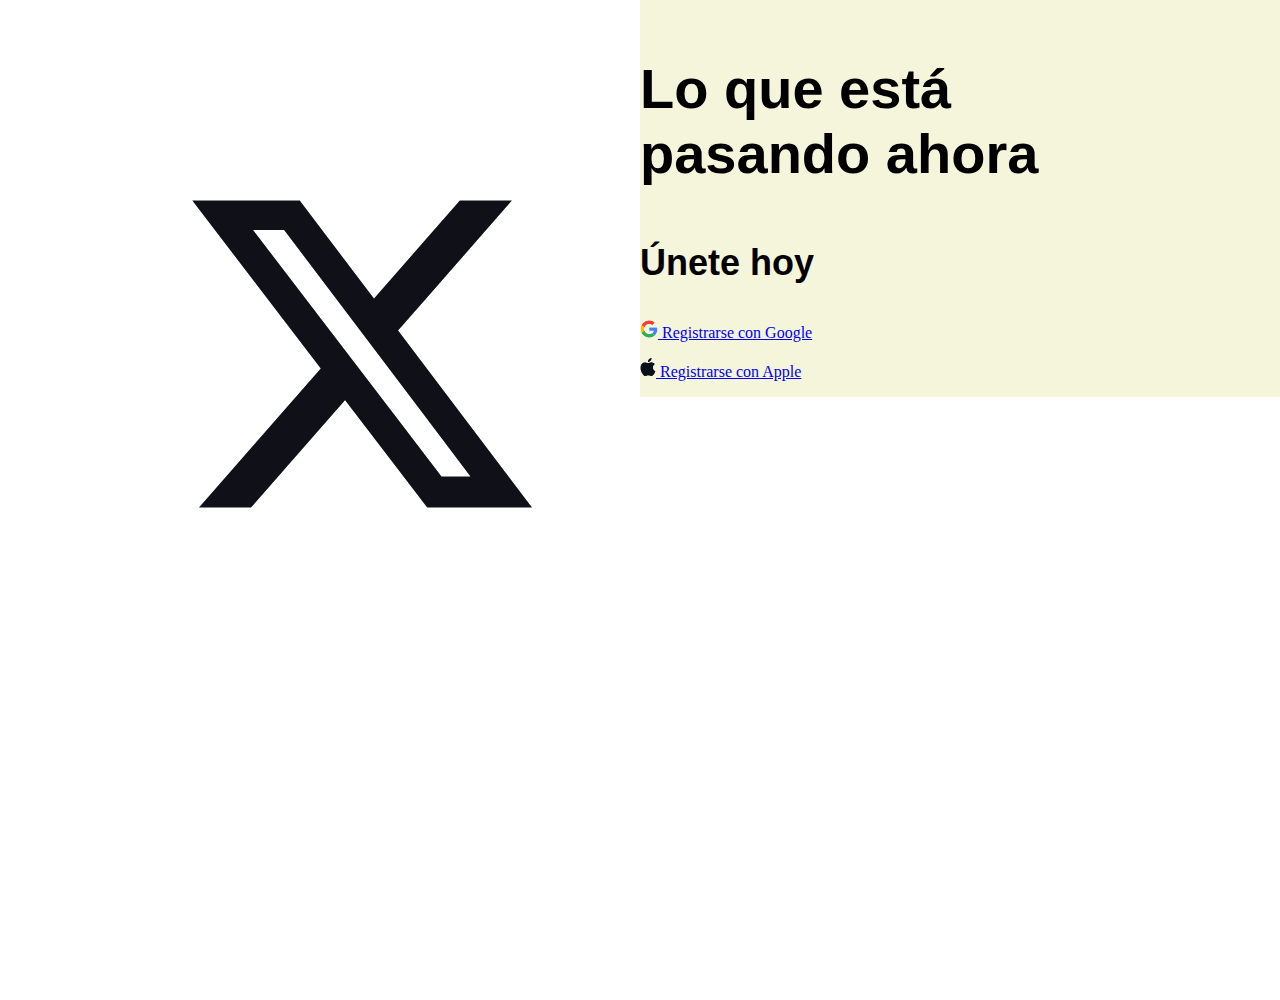
==== index.html @ 10f5a0f6 "version1" ====
<!DOCTYPE html>
<html lang="en">
<head>
    <meta charset="UTF-8">
    <meta name="viewport" content="width=device-width, initial-scale=1.0">
    <title>Posicion</title>
    <link rel="stylesheet" href="css/style.css">
</head>
<body>
    <div class="container">
        <main>
            <div class="left">
                <div class="logotwitter">
                    <img src="img/logoX.png" alt="LogoTwitter">
                </div>
            </div>
            <div class="right">
                <p class="letragrande">Lo que está<br>pasando ahora</p>
                <p class="unete">Únete hoy</p>
                <p>
                    <a href="https://accounts.google.com" target="_blank" rel="noopener noreferrer" ><img src="img/logoG.png" alt=""> Registrarse con Google</a>
                </p>
                <p>
                    <a href="https://appleid.apple.com" target="_blank" rel="noopener noreferrer" ><img src="img/logoA.png" alt=""> Registrarse con Apple</a>
                </p>
            
            </div>
            <div class="cb"></div>
        </main>
    </div>
</body>
</html>
---- css/style.css ----
* {
    box-sizing: border-box;
}
body{
    margin: 0;
}
.container {
    width: 100%;
    height: 1000px;
    padding: 0 auto;
    
}

.left {
    float: left;
    width: 50%;
    height: 500px;
    position: relative;
    top: 0;
  
}
.right {
    float: right;
    width: 50%;
    background-color: beige;
}
.cb {
    clear: both;
}
.logotwitter {
    position: absolute;
    left: 30%;
    top: 40%;
}
.letragrande {
    font-size: 56px;
    font-weight: 700;
    font-family: "Segoe UI",Helvetica,Arial,sans-serif;
   
}
.unete {
    font-size: 36px;
    font-weight: 700;
    font-family: "Segoe UI",Helvetica,Arial,sans-serif;
}
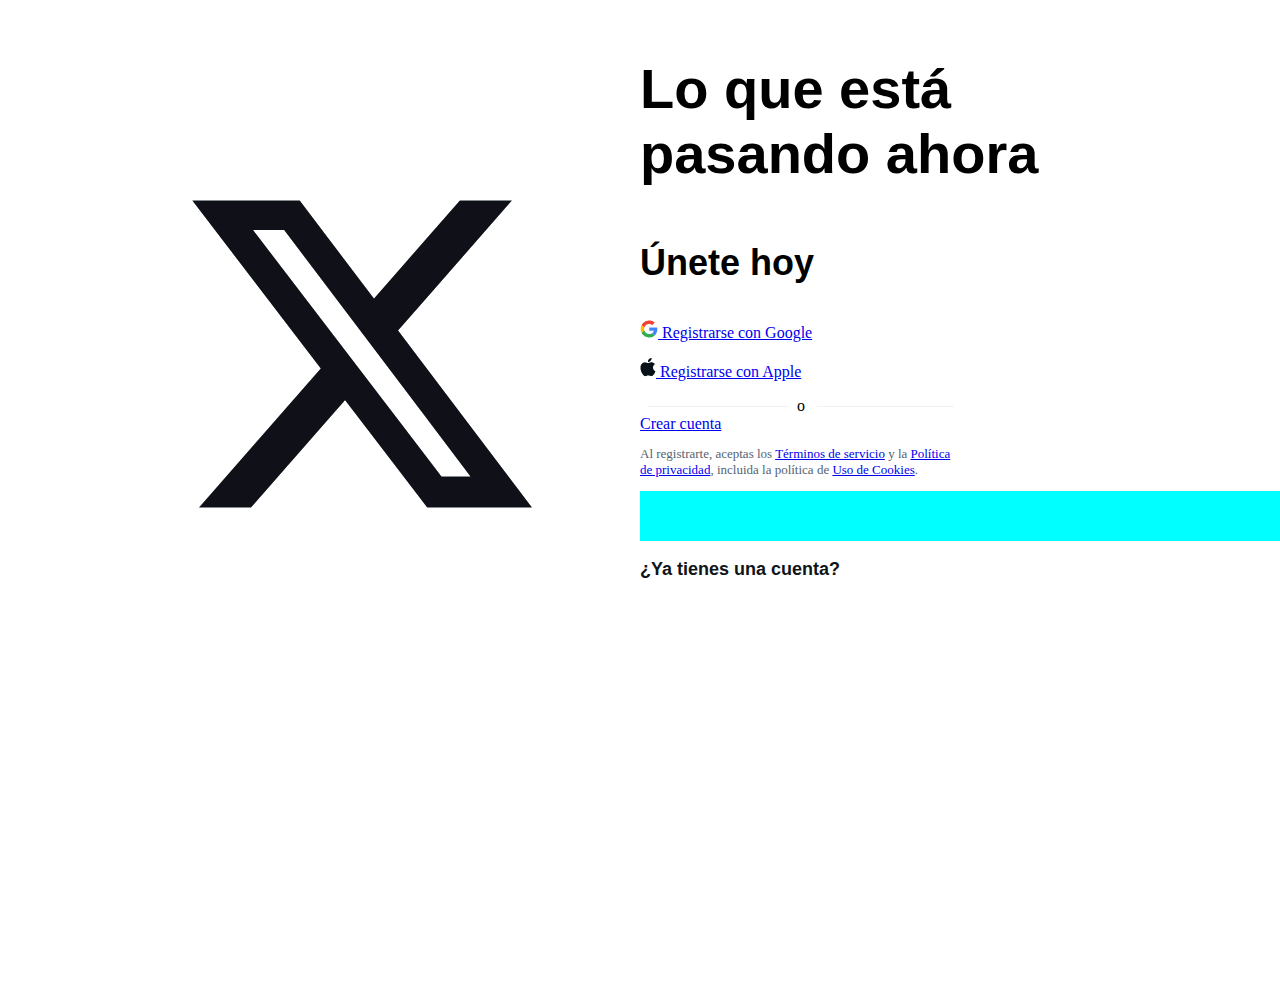
==== commit 73e58826: "Version 2" ====
--- a/index.html
+++ b/index.html
@@ -18,11 +18,26 @@
                 <p class="letragrande">Lo que está<br>pasando ahora</p>
                 <p class="unete">Únete hoy</p>
                 <p>
-                    <a href="https://accounts.google.com" target="_blank" rel="noopener noreferrer" ><img src="img/logoG.png" alt=""> Registrarse con Google</a>
+                    <a href="https://accounts.google.com" target="_blank" ><img src="img/logoG.png" alt=""> Registrarse con Google</a>
                 </p>
                 <p>
-                    <a href="https://appleid.apple.com" target="_blank" rel="noopener noreferrer" ><img src="img/logoA.png" alt=""> Registrarse con Apple</a>
+                    <a href="https://appleid.apple.com" target="_blank"  ><img src="img/logoA.png" alt=""> Registrarse con Apple</a>
                 </p>
+                <div class="inline">
+                    <div class="rayado inline">                     
+                        mmmmmmmmmmm                     
+                    </div>
+                    <p class="inline">o</p>
+                    <div class="rayado inline">
+                        mmmmmmmmmmm                      
+                    </div>
+                </div> <br>
+                <a href="https://twitter.com/i/flow/signup" target="_blank" >Crear cuenta</a>
+                <p class="chiquitita">Al registrarte, aceptas los <a href="https://twitter.com/es/tos" target="_blank">Términos de servicio</a> y la <a href="https://twitter.com/es/privacy" target="_blank"> Política <br>de privacidad</a>, incluida la política de <a href="https://help.twitter.com/es/rules-and-policies/x-cookies" target="_blank">Uso de Cookies</a>.</p>
+                <div class="hueco"></div>
+                <p class="yatienes">¿Ya tienes una cuenta?</p>
+                <a href="https://twitter.com/i/flow/login" target="_blank"></a>
+
             
             </div>
             <div class="cb"></div>
--- a/css/style.css
+++ b/css/style.css
@@ -22,7 +22,7 @@
 .right {
     float: right;
     width: 50%;
-    background-color: beige;
+   
 }
 .cb {
     clear: both;
@@ -42,4 +42,29 @@
     font-size: 36px;
     font-weight: 700;
     font-family: "Segoe UI",Helvetica,Arial,sans-serif;
+}
+.rayado {
+   
+    text-decoration: line-through;
+    text-decoration-color: rgb(239, 243, 244);
+    color: #ffffff;
+    margin: 0 8px;
+}
+.inline {
+    display: inline; 
+
+}
+.chiquitita {
+    font-size: small;
+    color: rgb(83, 100, 113);
+}
+.hueco {
+    height: 50px;
+    background-color: aqua;
+}
+.yatienes {
+    font-size: large;
+    color: rgb(15, 20, 25);
+    font-weight: 650;
+    font-family: "Segoe UI",Helvetica,Arial,sans-serif;
 }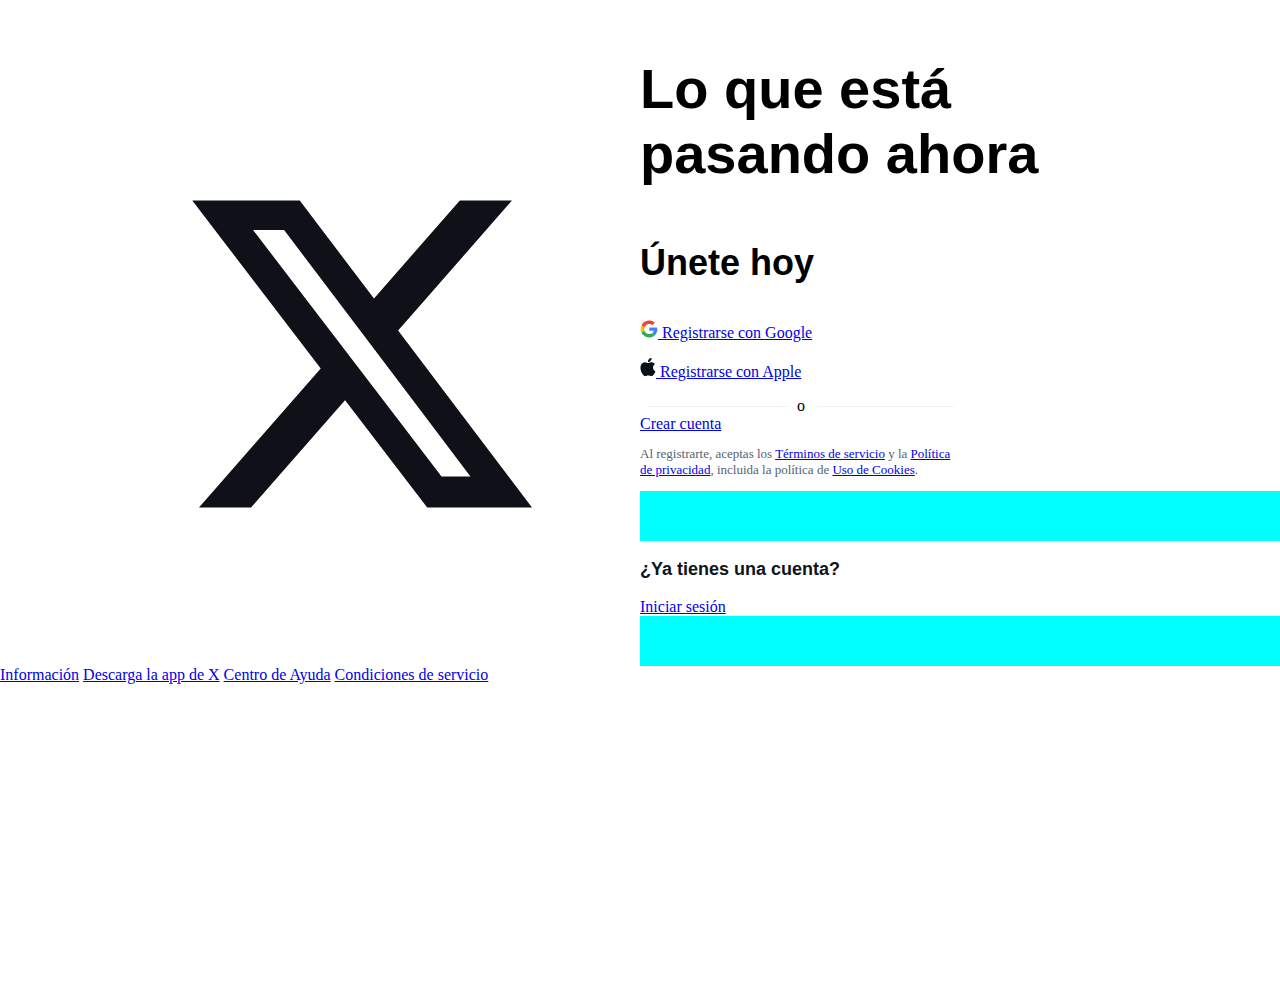
==== commit 5399fb40: "v3" ====
--- a/index.html
+++ b/index.html
@@ -36,11 +36,19 @@
                 <p class="chiquitita">Al registrarte, aceptas los <a href="https://twitter.com/es/tos" target="_blank">Términos de servicio</a> y la <a href="https://twitter.com/es/privacy" target="_blank"> Política <br>de privacidad</a>, incluida la política de <a href="https://help.twitter.com/es/rules-and-policies/x-cookies" target="_blank">Uso de Cookies</a>.</p>
                 <div class="hueco"></div>
                 <p class="yatienes">¿Ya tienes una cuenta?</p>
-                <a href="https://twitter.com/i/flow/login" target="_blank"></a>
+                <a href="https://twitter.com/i/flow/login" target="_blank">Iniciar sesión</a>
+                <div class="hueco"></div>
+             
 
             
             </div>
             <div class="cb"></div>
+            <div class="inline">
+                <a href="https://about.twitter.com/es" target="_blank" rel="noopener noreferrer">Información</a>
+                <a href="https://help.twitter.com/en/using-x/download-the-x-app" target="_blank" rel="noopener noreferrer">Descarga la app de X</a>
+                <a href="https://help.twitter.com/es" target="_blank" rel="noopener noreferrer">Centro de Ayuda</a>
+                <a href="https://twitter.com/es/tos" target="_blank" rel="noopener noreferrer">Condiciones de servicio</a>
+            </div>
         </main>
     </div>
 </body>
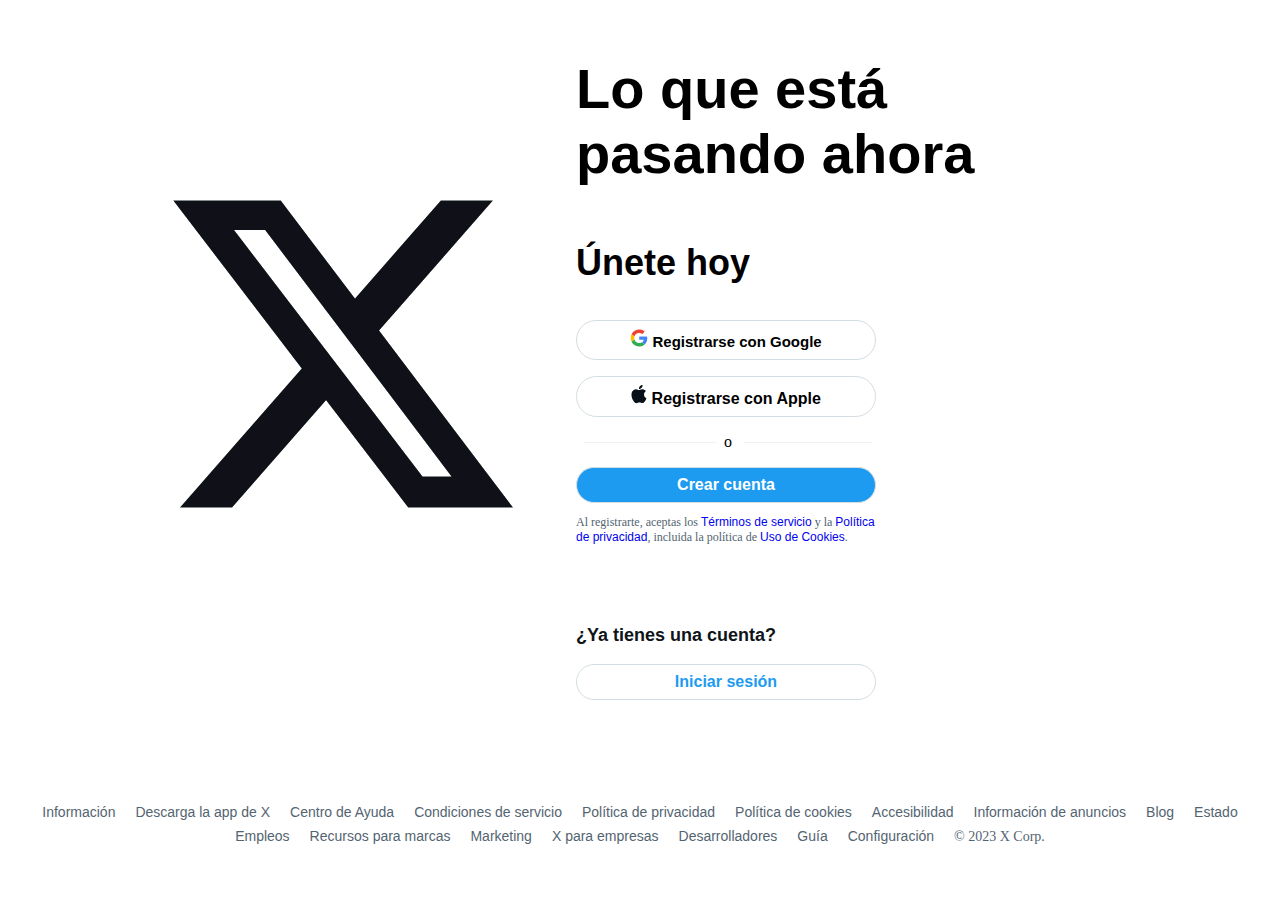
==== commit 6b9468f2: "Version5" ====
--- a/index.html
+++ b/index.html
@@ -17,39 +17,62 @@
             <div class="right">
                 <p class="letragrande">Lo que está<br>pasando ahora</p>
                 <p class="unete">Únete hoy</p>
-                <p>
-                    <a href="https://accounts.google.com" target="_blank" ><img src="img/logoG.png" alt=""> Registrarse con Google</a>
+                <p class="box">
+                    <a class="google" href="https://accounts.google.com" target="_blank" rel="noopener noreferrer" ><img src="img/logoG.png" alt=""> Registrarse con Google</a>
                 </p>
-                <p>
-                    <a href="https://appleid.apple.com" target="_blank"  ><img src="img/logoA.png" alt=""> Registrarse con Apple</a>
+                <p class="box">
+                    <a class="apple" href="https://appleid.apple.com" target="_blank" rel="noopener noreferrer"  ><img src="img/logoA.png" alt=""> Registrarse con Apple</a>
                 </p>
                 <div class="inline">
                     <div class="rayado inline">                     
-                        mmmmmmmmmmm                     
+                        ————————                     
                     </div>
                     <p class="inline">o</p>
                     <div class="rayado inline">
-                        mmmmmmmmmmm                      
+                        ————————                      
                     </div>
                 </div> <br>
-                <a href="https://twitter.com/i/flow/signup" target="_blank" >Crear cuenta</a>
+                <div class="box2">
+                    <a  href="https://twitter.com/i/flow/signup" target="_blank" rel="noopener noreferrer" >Crear cuenta</a>
+                </div>
                 <p class="chiquitita">Al registrarte, aceptas los <a href="https://twitter.com/es/tos" target="_blank">Términos de servicio</a> y la <a href="https://twitter.com/es/privacy" target="_blank"> Política <br>de privacidad</a>, incluida la política de <a href="https://help.twitter.com/es/rules-and-policies/x-cookies" target="_blank">Uso de Cookies</a>.</p>
                 <div class="hueco"></div>
                 <p class="yatienes">¿Ya tienes una cuenta?</p>
-                <a href="https://twitter.com/i/flow/login" target="_blank">Iniciar sesión</a>
+                <div class="box">
+                    <a class="iniciar" href="https://twitter.com/i/flow/login" target="_blank">Iniciar sesión</a>
+                </div>
                 <div class="hueco"></div>
              
 
             
             </div>
             <div class="cb"></div>
-            <div class="inline">
-                <a href="https://about.twitter.com/es" target="_blank" rel="noopener noreferrer">Información</a>
-                <a href="https://help.twitter.com/en/using-x/download-the-x-app" target="_blank" rel="noopener noreferrer">Descarga la app de X</a>
-                <a href="https://help.twitter.com/es" target="_blank" rel="noopener noreferrer">Centro de Ayuda</a>
-                <a href="https://twitter.com/es/tos" target="_blank" rel="noopener noreferrer">Condiciones de servicio</a>
-            </div>
-        </main>
-    </div>
+           
+            
+        </div>
+    </main>
+</div>
+<footer class="text-centered-a text-centered-p">
+        <div class="inline">
+            <a href="https://about.twitter.com/es" target="_blank" rel="noopener noreferrer">Información</a>
+            <a href="https://help.twitter.com/en/using-x/download-the-x-app" target="_blank" rel="noopener noreferrer">Descarga la app de X</a>
+            <a href="https://help.twitter.com/es" target="_blank" rel="noopener noreferrer">Centro de Ayuda</a>
+            <a href="https://twitter.com/es/tos" target="_blank" rel="noopener noreferrer">Condiciones de servicio</a>
+            <a href="https://twitter.com/es/privacy" target="_blank" rel="noopener noreferrer">Política de privacidad</a>
+            <a href="https://help.twitter.com/es/rules-and-policies/x-cookies" target="_blank" rel="noopener noreferrer">Política de cookies</a>
+            <a href="https://help.twitter.com/es/resources/accessibility" target="_blank" rel="noopener noreferrer">Accesibilidad</a>
+            <a href="https://business.twitter.com/en/help/troubleshooting/how-twitter-ads-work.html?ref=web-twc-ao-gbl-adsinfo&utm_source=twc&utm_medium=web&utm_campaign=ao&utm_content=adsinfo" target="_blank" rel="noopener noreferrer">Información de anuncios</a>
+            <a href="https://blog.twitter.com/" target="_blank" rel="noopener noreferrer">Blog</a>
+            <a href="https://status.twitterstat.us/" target="_blank" rel="noopener noreferrer">Estado</a>
+            <a href="https://careers.twitter.com/en" target="_blank" rel="noopener noreferrer">Empleos</a>
+            <a href="https://about.twitter.com/es/company/brand-resources" target="_blank" rel="noopener noreferrer">Recursos para marcas</a>
+            <a href="https://ads.twitter.com/login?ref=gl-tw-tw-twitter-advertise" target="_blank" rel="noopener noreferrer">Marketing</a>
+            <a href="https://business.twitter.com/?ref=web-twc-ao-gbl-twitterforbusiness&utm_source=twc&utm_medium=web&utm_campaign=ao&utm_content=twitterforbusiness" target="_blank" rel="noopener noreferrer">X para empresas</a>
+            <a href="https://developer.twitter.com/en" target="_blank" rel="noopener noreferrer">Desarrolladores</a>
+            <a href="https://twitter.com/i/flow/login?redirect_after_login=%2Fi%2Fdirectory%2Fprofiles" target="_blank" rel="noopener noreferrer">Guía</a>
+            <a href="https://twitter.com/settings/account/personalization" target="_blank" rel="noopener noreferrer">Configuración</a>
+            <p class="inline">© 2023 X Corp.</p>
+
+    </footer>
 </body>
 </html>--- a/css/style.css
+++ b/css/style.css
@@ -1,19 +1,36 @@
 * {
     box-sizing: border-box;
+}
+a {
+    text-decoration: none;
+    font-family: "Segoe UI",Helvetica,Arial,sans-serif;
 }
 body{
     margin: 0;
 }
+footer {
+    width: 96%;
+    background-color: rgb(255, 255, 255);
+    margin-left: 2%;
+    margin-right: 2%;
+    height: 50px;
+    
+    text-align: center;
+    
+}
+.text-centered {
+    text-align: center;
+}
 .container {
     width: 100%;
-    height: 1000px;
+    height: 800px;
     padding: 0 auto;
     
 }
 
 .left {
     float: left;
-    width: 50%;
+    width: 45%;
     height: 500px;
     position: relative;
     top: 0;
@@ -21,7 +38,7 @@
 }
 .right {
     float: right;
-    width: 50%;
+    width: 55%;
    
 }
 .cb {
@@ -55,16 +72,70 @@
 
 }
 .chiquitita {
-    font-size: small;
+    font-size: 12px;
     color: rgb(83, 100, 113);
+    
+    
 }
 .hueco {
     height: 50px;
-    background-color: aqua;
+    background-color: rgb(255, 255, 255);
 }
 .yatienes {
     font-size: large;
     color: rgb(15, 20, 25);
     font-weight: 650;
     font-family: "Segoe UI",Helvetica,Arial,sans-serif;
+}
+.text-centered-a div a {
+    padding: 8px;
+    font-size: 14px;
+    line-height: 24px;
+    color: rgb(83, 100, 113);
+}
+.text-centered-p div p {
+    padding: 8px;
+    font-size: 14px;
+    line-height: 24px;
+    color: rgb(83, 100, 113);
+}
+.box {
+    border-style: solid;
+    border-color: rgb(212, 221, 225);
+    border-radius: 100px;
+    width: 300px;
+    border-width: 1px;
+    padding: 8px;
+    text-align: center;
+    cursor: pointer;
+}
+
+.box2 {
+    border-style: solid;
+    border-color: rgb(212, 221, 225);
+    background-color: rgb(29, 155, 240);
+    border-radius: 100px;
+    width: 300px;
+    border-width: 1px;
+    padding: 8px;
+    margin-top: 16px;
+    text-align: center;
+    cursor: pointer;
+}
+.box2 a {
+    color: #ffffff;
+    font-weight: 700;
+}
+.google {
+    color: black;
+    font-weight: 600;
+    font-size: 15px;
+}
+.apple {
+    color: black;
+    font-weight: 700;
+}
+.iniciar {
+    color: rgb(29, 155, 240);
+    font-weight: 700;
 }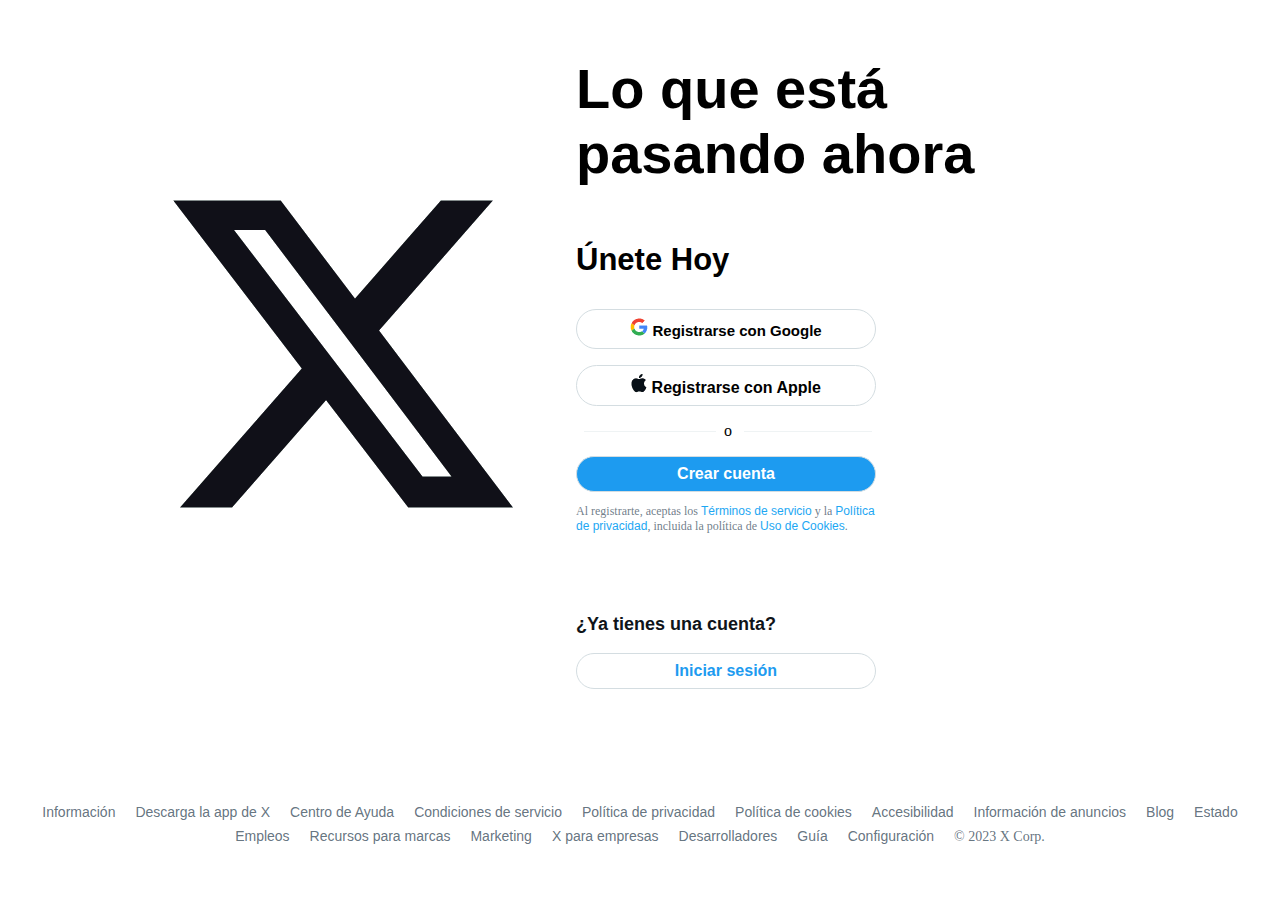
==== commit 6275fdd2: "Version6" ====
--- a/index.html
+++ b/index.html
@@ -16,11 +16,11 @@
             </div>
             <div class="right">
                 <p class="letragrande">Lo que está<br>pasando ahora</p>
-                <p class="unete">Únete hoy</p>
+                <p class="unete">Únete Hoy</p>
                 <p class="box">
                     <a class="google" href="https://accounts.google.com" target="_blank" rel="noopener noreferrer" ><img src="img/logoG.png" alt=""> Registrarse con Google</a>
                 </p>
-                <p class="box">
+                <p class="boxapple">
                     <a class="apple" href="https://appleid.apple.com" target="_blank" rel="noopener noreferrer"  ><img src="img/logoA.png" alt=""> Registrarse con Apple</a>
                 </p>
                 <div class="inline">
--- a/css/style.css
+++ b/css/style.css
@@ -56,9 +56,9 @@
    
 }
 .unete {
-    font-size: 36px;
+    font-size: 31px;
     font-weight: 700;
-    font-family: "Segoe UI",Helvetica,Arial,sans-serif;
+    font-family: TwitterChirpExtendedHeavy, Verdana, -apple-system, BlinkMacSystemFont, "Segoe UI", Roboto, Helvetica, Arial, sans-serif;
 }
 .rayado {
    
@@ -73,9 +73,15 @@
 }
 .chiquitita {
     font-size: 12px;
-    color: rgb(83, 100, 113);
+    color: rgba(83, 100, 113, 0.839);   
+}
+.chiquitita a {
+    color: rgb(29, 167, 243);  
     
-    
+}
+.chiquitita a:hover {
+    color: rgb(29, 167, 243);  
+    text-decoration: underline;
 }
 .hueco {
     height: 50px;
@@ -91,17 +97,49 @@
     padding: 8px;
     font-size: 14px;
     line-height: 24px;
-    color: rgb(83, 100, 113);
+    color: rgba(83, 100, 113, 0.9); 
 }
 .text-centered-p div p {
     padding: 8px;
     font-size: 14px;
     line-height: 24px;
-    color: rgb(83, 100, 113);
+    color: rgba(83, 100, 113, 0.9); 
 }
 .box {
     border-style: solid;
     border-color: rgb(212, 221, 225);
+    border-radius: 100px;
+    width: 300px;
+    border-width: 1px;
+    padding: 8px;
+    text-align: center;
+    cursor: pointer;
+}
+.boxapple {
+    border-style: solid;
+    border-color: rgb(212, 221, 225);
+    border-radius: 100px;
+    width: 300px;
+    border-width: 1px;
+    padding: 8px;
+    text-align: center;
+    cursor: pointer;
+}
+.box:hover {
+    border-style: solid;
+    border-color: rgb(212, 221, 225);
+    background-color: rgb(232, 245, 254);
+    border-radius: 100px;
+    width: 300px;
+    border-width: 1px;
+    padding: 8px;
+    text-align: center;
+    cursor: pointer;
+}
+.boxapple:hover {
+    border-style: solid;
+    border-color: rgb(212, 221, 225);
+    background-color: rgb(230, 230, 230);
     border-radius: 100px;
     width: 300px;
     border-width: 1px;
@@ -114,6 +152,18 @@
     border-style: solid;
     border-color: rgb(212, 221, 225);
     background-color: rgb(29, 155, 240);
+    border-radius: 100px;
+    width: 300px;
+    border-width: 1px;
+    padding: 8px;
+    margin-top: 16px;
+    text-align: center;
+    cursor: pointer;
+}
+.box2:hover {
+    border-style: solid;
+    border-color: rgb(212, 221, 225);
+    background-color: rgb(26, 140, 216);
     border-radius: 100px;
     width: 300px;
     border-width: 1px;
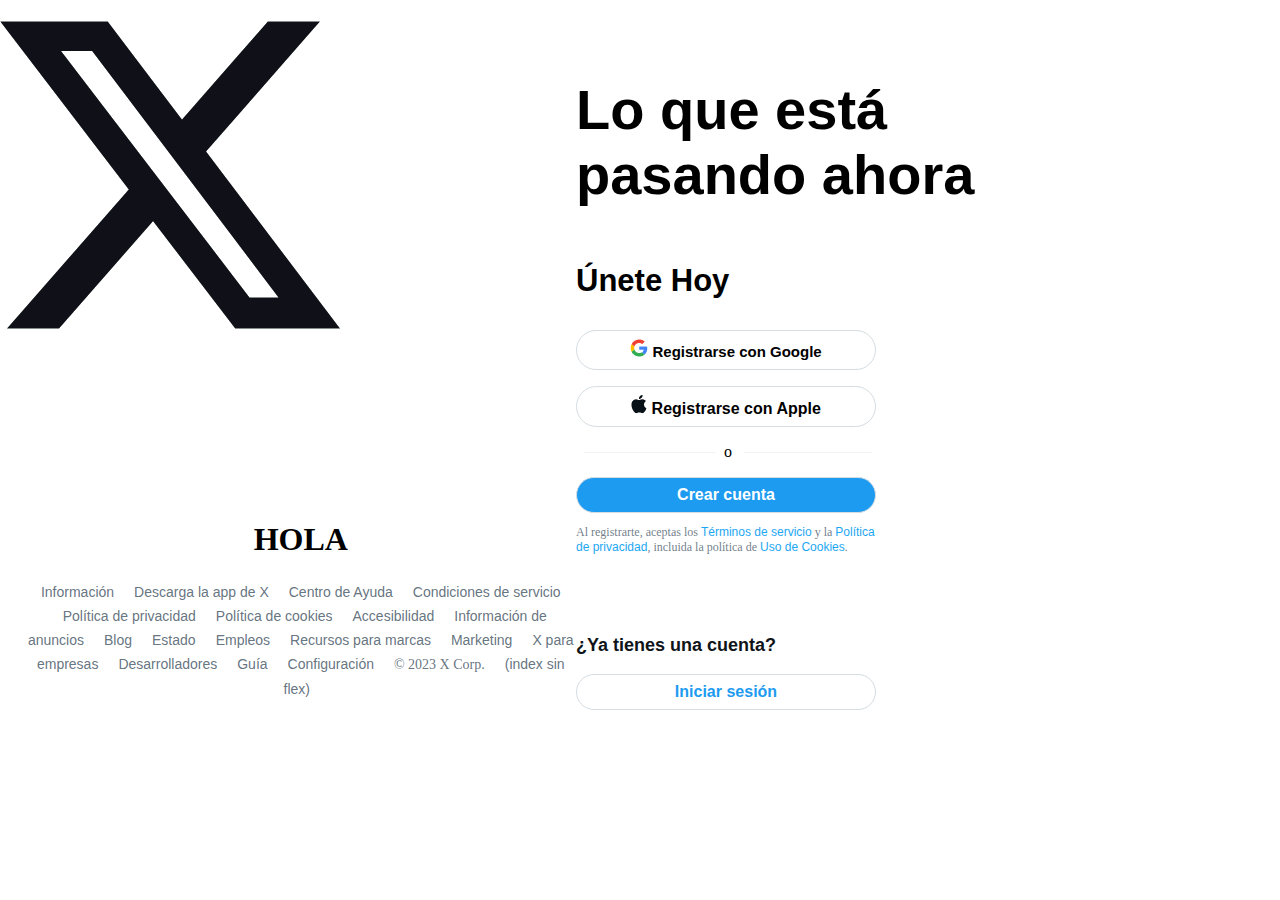
==== commit 1780996e: "hola" ====
--- a/index.html
+++ b/index.html
@@ -1,78 +1,93 @@
 <!DOCTYPE html>
 <html lang="en">
+
 <head>
     <meta charset="UTF-8">
     <meta name="viewport" content="width=device-width, initial-scale=1.0">
     <title>Posicion</title>
     <link rel="stylesheet" href="css/style.css">
 </head>
+
 <body>
     <div class="container">
-        <main>
-            <div class="left">
-                <div class="logotwitter">
-                    <img src="img/logoX.png" alt="LogoTwitter">
+        <div class="left">
+            <div>
+                <img src="img/logoX.png" alt="LogoTwitter">
+            </div>
+        </div>
+        <div class="right">
+            <p class="letragrande">Lo que está<br>pasando ahora</p>
+            <p class="unete">Únete Hoy</p>
+            <p class="box">
+                <a class="google" href="https://accounts.google.com" target="_blank" rel="noopener noreferrer"><img class="m-r"
+                        src="img/logoG.png" alt=""> Registrarse con Google</a>
+            </p>
+            <p class="boxapple">
+                <a class="apple" href="https://appleid.apple.com" target="_blank" rel="noopener noreferrer"><img class="m-r"
+                        src="img/logoA.png" alt=""> Registrarse con Apple</a>
+            </p>
+            <div class="inline">
+                <div class="rayado inline">
+                    ————————
                 </div>
+                <p class="inline">o</p>
+                <div class="rayado inline">
+                    ————————
+                </div>
+            </div> <br>
+            <div class="box2">
+                <a href="https://twitter.com/i/flow/signup" target="_blank" rel="noopener noreferrer">Crear cuenta</a>
             </div>
-            <div class="right">
-                <p class="letragrande">Lo que está<br>pasando ahora</p>
-                <p class="unete">Únete Hoy</p>
-                <p class="box">
-                    <a class="google" href="https://accounts.google.com" target="_blank" rel="noopener noreferrer" ><img src="img/logoG.png" alt=""> Registrarse con Google</a>
-                </p>
-                <p class="boxapple">
-                    <a class="apple" href="https://appleid.apple.com" target="_blank" rel="noopener noreferrer"  ><img src="img/logoA.png" alt=""> Registrarse con Apple</a>
-                </p>
-                <div class="inline">
-                    <div class="rayado inline">                     
-                        ————————                     
-                    </div>
-                    <p class="inline">o</p>
-                    <div class="rayado inline">
-                        ————————                      
-                    </div>
-                </div> <br>
-                <div class="box2">
-                    <a  href="https://twitter.com/i/flow/signup" target="_blank" rel="noopener noreferrer" >Crear cuenta</a>
-                </div>
-                <p class="chiquitita">Al registrarte, aceptas los <a href="https://twitter.com/es/tos" target="_blank">Términos de servicio</a> y la <a href="https://twitter.com/es/privacy" target="_blank"> Política <br>de privacidad</a>, incluida la política de <a href="https://help.twitter.com/es/rules-and-policies/x-cookies" target="_blank">Uso de Cookies</a>.</p>
-                <div class="hueco"></div>
-                <p class="yatienes">¿Ya tienes una cuenta?</p>
-                <div class="box">
-                    <a class="iniciar" href="https://twitter.com/i/flow/login" target="_blank">Iniciar sesión</a>
-                </div>
-                <div class="hueco"></div>
-             
+            <p class="chiquitita">Al registrarte, aceptas los <a href="https://twitter.com/es/tos"
+                    target="_blank">Términos de servicio</a> y la <a href="https://twitter.com/es/privacy"
+                    target="_blank"> Política <br>de privacidad</a>, incluida la política de <a
+                    href="https://help.twitter.com/es/rules-and-policies/x-cookies" target="_blank">Uso de Cookies</a>.
+            </p>
+            <div class="hueco"></div>
+            <p class="yatienes">¿Ya tienes una cuenta?</p>
+            <div class="box">
+                <a class="iniciar" href="https://twitter.com/i/flow/login" target="_blank">Iniciar sesión</a>
+            </div>
+            <div class="hueco"></div>
 
-            
-            </div>
-            <div class="cb"></div>
-           
-            
+
+
         </div>
-    </main>
-</div>
-<footer class="text-centered-a text-centered-p">
-        <div class="inline">
-            <a href="https://about.twitter.com/es" target="_blank" rel="noopener noreferrer">Información</a>
-            <a href="https://help.twitter.com/en/using-x/download-the-x-app" target="_blank" rel="noopener noreferrer">Descarga la app de X</a>
-            <a href="https://help.twitter.com/es" target="_blank" rel="noopener noreferrer">Centro de Ayuda</a>
-            <a href="https://twitter.com/es/tos" target="_blank" rel="noopener noreferrer">Condiciones de servicio</a>
-            <a href="https://twitter.com/es/privacy" target="_blank" rel="noopener noreferrer">Política de privacidad</a>
-            <a href="https://help.twitter.com/es/rules-and-policies/x-cookies" target="_blank" rel="noopener noreferrer">Política de cookies</a>
-            <a href="https://help.twitter.com/es/resources/accessibility" target="_blank" rel="noopener noreferrer">Accesibilidad</a>
-            <a href="https://business.twitter.com/en/help/troubleshooting/how-twitter-ads-work.html?ref=web-twc-ao-gbl-adsinfo&utm_source=twc&utm_medium=web&utm_campaign=ao&utm_content=adsinfo" target="_blank" rel="noopener noreferrer">Información de anuncios</a>
-            <a href="https://blog.twitter.com/" target="_blank" rel="noopener noreferrer">Blog</a>
-            <a href="https://status.twitterstat.us/" target="_blank" rel="noopener noreferrer">Estado</a>
-            <a href="https://careers.twitter.com/en" target="_blank" rel="noopener noreferrer">Empleos</a>
-            <a href="https://about.twitter.com/es/company/brand-resources" target="_blank" rel="noopener noreferrer">Recursos para marcas</a>
-            <a href="https://ads.twitter.com/login?ref=gl-tw-tw-twitter-advertise" target="_blank" rel="noopener noreferrer">Marketing</a>
-            <a href="https://business.twitter.com/?ref=web-twc-ao-gbl-twitterforbusiness&utm_source=twc&utm_medium=web&utm_campaign=ao&utm_content=twitterforbusiness" target="_blank" rel="noopener noreferrer">X para empresas</a>
-            <a href="https://developer.twitter.com/en" target="_blank" rel="noopener noreferrer">Desarrolladores</a>
-            <a href="https://twitter.com/i/flow/login?redirect_after_login=%2Fi%2Fdirectory%2Fprofiles" target="_blank" rel="noopener noreferrer">Guía</a>
-            <a href="https://twitter.com/settings/account/personalization" target="_blank" rel="noopener noreferrer">Configuración</a>
-            <p class="inline">© 2023 X Corp.</p>
+        <footer class="text-centered-a text-centered-p">
+            <h1>HOLA</h1>
+            <div class="inline">
+                <a href="https://about.twitter.com/es" target="_blank" rel="noopener noreferrer">Información</a>
+                <a href="https://help.twitter.com/en/using-x/download-the-x-app" target="_blank"
+                    rel="noopener noreferrer">Descarga la app de X</a>
+                <a href="https://help.twitter.com/es" target="_blank" rel="noopener noreferrer">Centro de Ayuda</a>
+                <a href="https://twitter.com/es/tos" target="_blank" rel="noopener noreferrer">Condiciones de servicio</a>
+                <a href="https://twitter.com/es/privacy" target="_blank" rel="noopener noreferrer">Política de
+                    privacidad</a>
+                <a href="https://help.twitter.com/es/rules-and-policies/x-cookies" target="_blank"
+                    rel="noopener noreferrer">Política de cookies</a>
+                <a href="https://help.twitter.com/es/resources/accessibility" target="_blank"
+                    rel="noopener noreferrer">Accesibilidad</a>
+                <a href="https://business.twitter.com/en/help/troubleshooting/how-twitter-ads-work.html?ref=web-twc-ao-gbl-adsinfo&utm_source=twc&utm_medium=web&utm_campaign=ao&utm_content=adsinfo"
+                    target="_blank" rel="noopener noreferrer">Información de anuncios</a>
+                <a href="https://blog.twitter.com/" target="_blank" rel="noopener noreferrer">Blog</a>
+                <a href="https://status.twitterstat.us/" target="_blank" rel="noopener noreferrer">Estado</a>
+                <a href="https://careers.twitter.com/en" target="_blank" rel="noopener noreferrer">Empleos</a>
+                <a href="https://about.twitter.com/es/company/brand-resources" target="_blank"
+                    rel="noopener noreferrer">Recursos para marcas</a>
+                <a href="https://ads.twitter.com/login?ref=gl-tw-tw-twitter-advertise" target="_blank"
+                    rel="noopener noreferrer">Marketing</a>
+                <a href="https://business.twitter.com/?ref=web-twc-ao-gbl-twitterforbusiness&utm_source=twc&utm_medium=web&utm_campaign=ao&utm_content=twitterforbusiness"
+                    target="_blank" rel="noopener noreferrer">X para empresas</a>
+                <a href="https://developer.twitter.com/en" target="_blank" rel="noopener noreferrer">Desarrolladores</a>
+                <a href="https://twitter.com/i/flow/login?redirect_after_login=%2Fi%2Fdirectory%2Fprofiles" target="_blank"
+                    rel="noopener noreferrer">Guía</a>
+                <a href="https://twitter.com/settings/account/personalization" target="_blank"
+                    rel="noopener noreferrer">Configuración</a>
+                <p class="inline">© 2023 X Corp.</p>
+                <a href="indexsinflex.html">(index sin flex)</a>
+    
+        </footer>
+    </div>
+</body>
 
-    </footer>
-</body>
 </html>